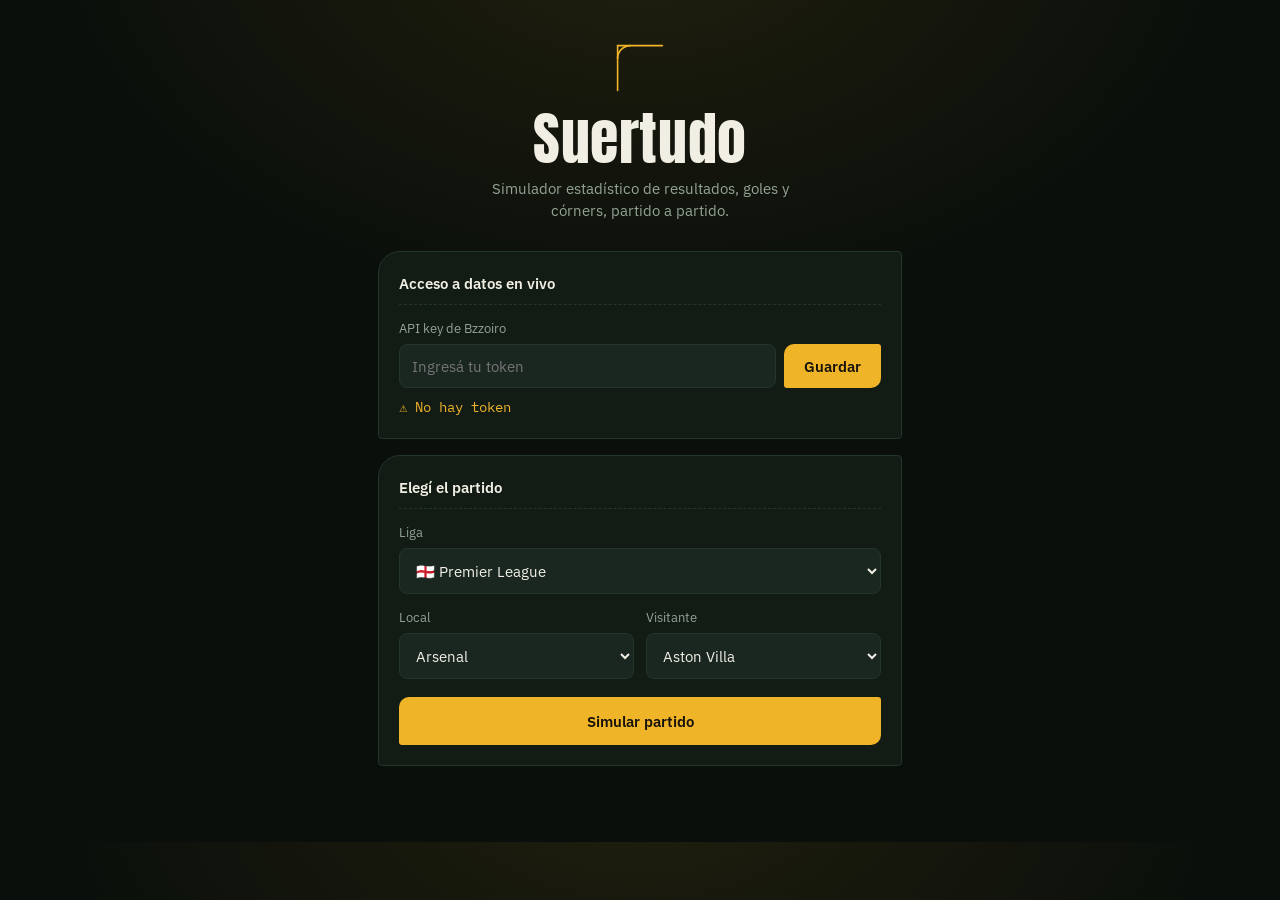
==== index.html @ 2b07a64c "Update title and restructure HTML layout" ====
<!DOCTYPE html>
<html lang="es">
<head>
  <meta charset="UTF-8">
  <meta name="viewport" content="width=device-width, initial-scale=1.0">
  <title>Suertudo — Simulador de córners y resultados</title>
  <link rel="preconnect" href="https://fonts.googleapis.com">
  <link rel="preconnect" href="https://fonts.gstatic.com" crossorigin>
  <link href="https://fonts.googleapis.com/css2?family=Anton&family=IBM+Plex+Mono:wght@400;500;600&family=IBM+Plex+Sans:wght@400;500;600;700&display=swap" rel="stylesheet">
  <link rel="stylesheet" href="styles.css">
</head>
<body>
  <div class="container">

    <header class="hero">
      <svg class="corner-graphic" viewBox="0 0 100 100" aria-hidden="true">
        <path d="M15 15 H85" />
        <path d="M15 15 V85" />
        <path d="M15 35 A20 20 0 0 1 35 15" />
      </svg>
      <h1>Suertudo</h1>
      <p class="tagline">Simulador estadístico de resultados, goles y córners, partido a partido.</p>
    </header>

    <section id="api-key-section" class="panel">
      <h2 class="panel-title">Acceso a datos en vivo</h2>
      <label for="api-key">API key de Bzzoiro</label>
      <div class="input-row">
        <input type="password" id="api-key" placeholder="Ingresá tu token" autocomplete="off">
        <button id="save-api-key">Guardar</button>
      </div>
      <span id="api-status"></span>
    </section>

    <section class="panel selector-section">
      <h2 class="panel-title">Elegí el partido</h2>
      <div class="field">
        <label for="league-select">Liga</label>
        <select id="league-select"></select>
      </div>
      <div class="field-row">
        <div class="field">
          <label for="home-team-select">Local</label>
          <select id="home-team-select"></select>
        </div>
        <div class="field">
          <label for="away-team-select">Visitante</label>
          <select id="away-team-select"></select>
        </div>
      </div>
      <button id="simulate-btn" class="btn-primary">Simular partido</button>
    </section>

    <section id="results" class="results" style="display:none;">
      <h2 class="panel-title">Predicciones</h2>
      <div id="predictions-content"></div>
    </section>

  </div>

  <script type="module" src="app.js"></script>
</body>
</html>
---- styles.css ----
:root {
  /* Paleta: cancha de noche bajo reflectores. Cada color cumple doble función
     (estética y semántica): verde=cancha/alta prob., ámbar=reflector/media,
     rojo=tarjeta roja/baja. --green/--yellow/--red los usa app.js directo. */
  --bg: #0a0f0b;
  --surface: #121b14;
  --surface-2: #1a2620;
  --line: #24352a;
  --chalk: #f1efe4;
  --chalk-dim: #93a396;

  --green: #3fa34d;
  --yellow: #f0b429;
  --red: #ef6167;
  --accent: #f0b429;
}

* { box-sizing: border-box; }

body {
  margin: 0;
  font-family: 'IBM Plex Sans', sans-serif;
  background:
    radial-gradient(ellipse 600px 400px at 50% -10%, rgba(240, 180, 41, 0.10), transparent),
    var(--bg);
  color: var(--chalk);
  display: flex;
  justify-content: center;
  line-height: 1.45;
}

.container {
  max-width: 560px;
  width: 100%;
  padding: 28px 18px 60px;
}

/* ---------- Hero ---------- */

.hero {
  text-align: center;
  padding: 8px 0 30px;
}

.corner-graphic {
  width: 64px;
  height: 64px;
  margin-bottom: 6px;
  stroke: var(--yellow);
  stroke-width: 2.5;
  fill: none;
  stroke-linecap: round;
}

h1 {
  font-family: 'Anton', sans-serif;
  font-weight: 400;
  font-size: clamp(2.6rem, 14vw, 3.6rem);
  letter-spacing: 0.01em;
  color: var(--chalk);
  margin: 0;
  line-height: 0.95;
}

.tagline {
  color: var(--chalk-dim);
  font-size: 0.95rem;
  max-width: 34ch;
  margin: 10px auto 0;
}

/* ---------- Paneles ---------- */

.panel {
  background: var(--surface);
  border: 1px solid var(--line);
  border-radius: 22px 4px 4px 4px;
  padding: 20px;
  margin-bottom: 16px;
}

.panel-title {
  font-family: 'IBM Plex Sans', sans-serif;
  font-size: 0.95rem;
  font-weight: 600;
  color: var(--chalk);
  margin: 0 0 14px;
  padding-bottom: 10px;
  border-bottom: 1px dashed var(--line);
}

label {
  display: block;
  font-size: 0.82rem;
  color: var(--chalk-dim);
  margin-bottom: 6px;
}

.field { margin-bottom: 14px; }
.field:last-child { margin-bottom: 0; }

.field-row {
  display: flex;
  gap: 12px;
}

.field-row .field {
  flex: 1;
  min-width: 0;
}

.input-row {
  display: flex;
  gap: 8px;
}

input, select {
  width: 100%;
  padding: 11px 12px;
  border: 1px solid var(--line);
  border-radius: 8px;
  background: var(--surface-2);
  color: var(--chalk);
  font-family: 'IBM Plex Sans', sans-serif;
  font-size: 0.95rem;
}

input:focus, select:focus, button:focus-visible {
  outline: 2px solid var(--yellow);
  outline-offset: 2px;
}

#api-status {
  display: inline-block;
  margin-top: 10px;
  font-size: 0.85rem;
  font-family: 'IBM Plex Mono', monospace;
}

button {
  padding: 12px 20px;
  border: none;
  border-radius: 10px 3px 10px 3px;
  background: var(--yellow);
  color: #17130a;
  font-family: 'IBM Plex Sans', sans-serif;
  font-weight: 600;
  font-size: 0.95rem;
  cursor: pointer;
  transition: filter 0.15s ease, transform 0.15s ease;
}

button:hover { filter: brightness(1.08); }
button:active { transform: translateY(1px); }

button:disabled {
  background: var(--surface-2);
  color: var(--chalk-dim);
  cursor: default;
  transform: none;
}

#save-api-key { flex-shrink: 0; }

.btn-primary {
  width: 100%;
  margin-top: 4px;
  padding: 14px 20px;
}

/* ---------- Resultados ---------- */

.results {
  margin-top: 4px;
  animation: rise 0.4s ease both;
}

@keyframes rise {
  from { opacity: 0; transform: translateY(10px); }
  to { opacity: 1; transform: translateY(0); }
}

.results > .panel-title { margin-bottom: 14px; }

.card {
  background: var(--surface);
  border: 1px solid var(--line);
  border-left: 3px solid var(--yellow);
  border-radius: 4px;
  padding: 14px 16px;
  margin-bottom: 12px;
}

.card h3 {
  font-family: 'IBM Plex Sans', sans-serif;
  font-size: 0.88rem;
  font-weight: 600;
  color: var(--chalk-dim);
  margin: 0 0 10px;
}

.card h3 small {
  color: var(--chalk-dim);
  font-weight: 400;
  font-size: 0.85em;
  opacity: 0.8;
}

.card > div {
  font-family: 'IBM Plex Mono', monospace;
  font-size: 0.92rem;
  padding: 3px 0;
  display: flex;
  justify-content: space-between;
}

.prob {
  font-family: 'IBM Plex Mono', monospace;
  font-size: 1.15em;
  font-weight: 600;
}

.compare-row {
  display: grid;
  grid-template-columns: 1.3fr 1fr 1fr 1fr;
  gap: 6px;
  padding: 7px 0;
  border-bottom: 1px dashed var(--line);
  font-family: 'IBM Plex Mono', monospace;
  font-size: 0.85rem;
}

.compare-row:last-child { border-bottom: none; }

.compare-row span:first-child {
  font-family: 'IBM Plex Sans', sans-serif;
  color: var(--chalk-dim);
}

.compare-head {
  font-family: 'IBM Plex Sans', sans-serif;
  color: var(--chalk-dim);
  font-size: 0.75rem;
}

.corner-team-title {
  margin-top: 16px;
  padding-top: 12px;
  border-top: 1px dashed var(--line);
}

@media (prefers-reduced-motion: reduce) {
  .results { animation: none; }
  button { transition: none; }
}

@media (max-width: 380px) {
  .field-row { grid-template-columns: 1fr; gap: 14px; }
  h1 { font-size: 2.4rem; }
}
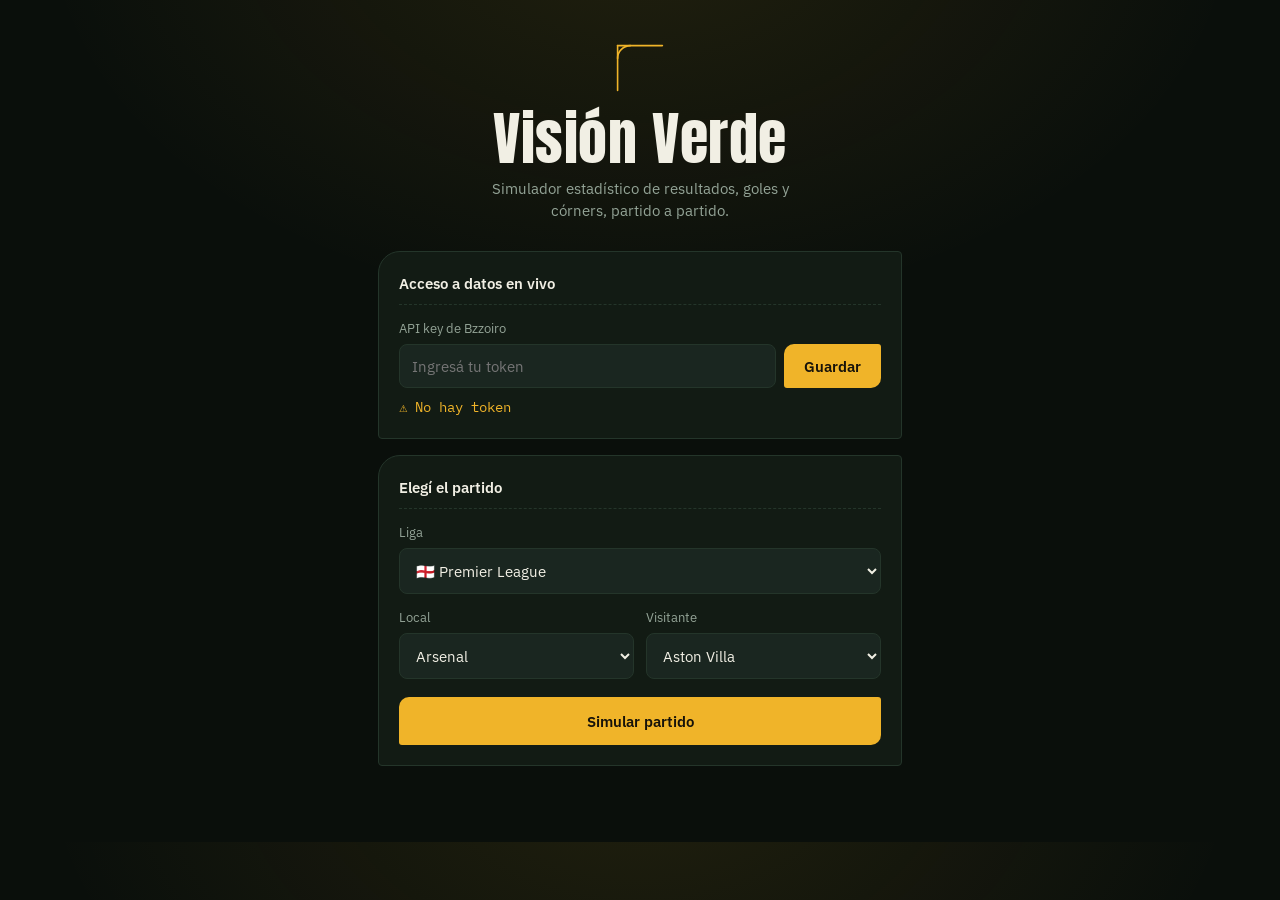
==== commit d7c2192f: "Change header title from 'Suertudo' to 'Visión Verde'" ====
--- a/index.html
+++ b/index.html
@@ -3,7 +3,7 @@
 <head>
   <meta charset="UTF-8">
   <meta name="viewport" content="width=device-width, initial-scale=1.0">
-  <title>Suertudo — Simulador de córners y resultados</title>
+  <title>predictions — Simulador de córners y resultados</title>
   <link rel="preconnect" href="https://fonts.googleapis.com">
   <link rel="preconnect" href="https://fonts.gstatic.com" crossorigin>
   <link href="https://fonts.googleapis.com/css2?family=Anton&family=IBM+Plex+Mono:wght@400;500;600&family=IBM+Plex+Sans:wght@400;500;600;700&display=swap" rel="stylesheet">
@@ -18,7 +18,7 @@
         <path d="M15 15 V85" />
         <path d="M15 35 A20 20 0 0 1 35 15" />
       </svg>
-      <h1>Suertudo</h1>
+      <h1>Visión Verde</h1>
       <p class="tagline">Simulador estadístico de resultados, goles y córners, partido a partido.</p>
     </header>
 
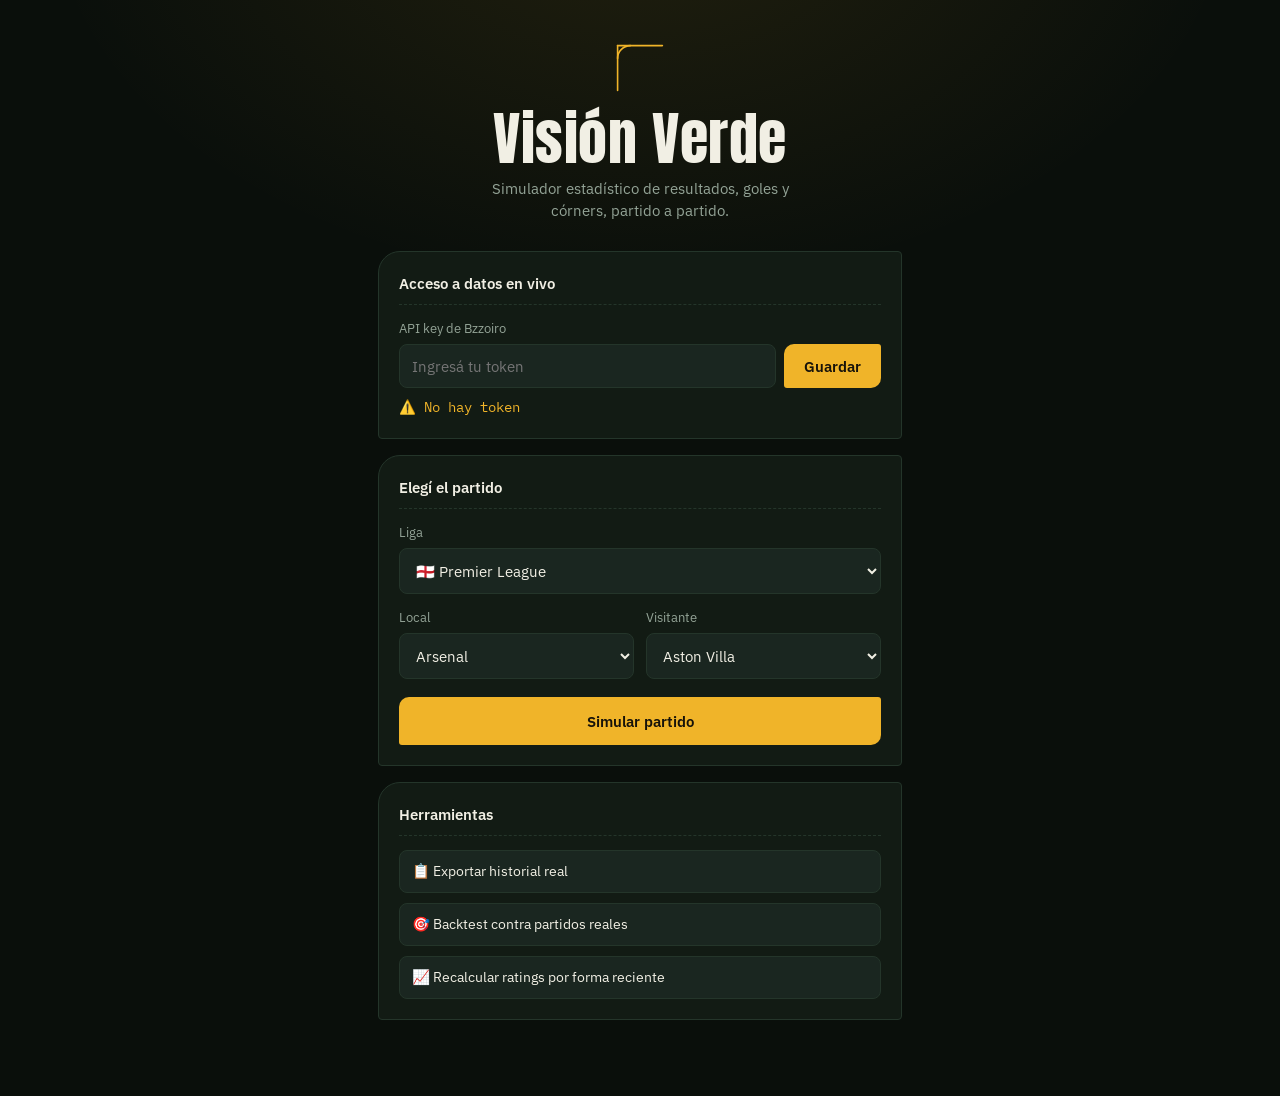
==== commit 732d507f: "Add files via upload" ====
--- a/index.html
+++ b/index.html
@@ -56,6 +56,15 @@
       <div id="predictions-content"></div>
     </section>
 
+    <section class="panel">
+      <h2 class="panel-title">Herramientas</h2>
+      <div class="tools-list">
+        <a href="export-historial.html">📋 Exportar historial real</a>
+        <a href="backtest.html">🎯 Backtest contra partidos reales</a>
+        <a href="recalcular-ratings.html">📈 Recalcular ratings por forma reciente</a>
+      </div>
+    </section>
+
   </div>
 
   <script type="module" src="app.js"></script>
--- a/styles.css
+++ b/styles.css
@@ -206,28 +206,84 @@
   opacity: 0.8;
 }
 
-.card > div {
-  font-family: 'IBM Plex Mono', monospace;
+.prob-row {
+  margin-bottom: 12px;
+}
+
+.prob-row:last-child { margin-bottom: 0; }
+
+.prob-row-top {
+  display: flex;
+  justify-content: space-between;
+  align-items: baseline;
+  font-family: 'IBM Plex Sans', sans-serif;
   font-size: 0.92rem;
-  padding: 3px 0;
-  display: flex;
-  justify-content: space-between;
+  color: var(--chalk-dim);
+}
+
+.semaforo-track {
+  height: 5px;
+  background: var(--surface-2);
+  border-radius: 3px;
+  margin-top: 6px;
+  overflow: hidden;
+}
+
+.semaforo-fill {
+  height: 100%;
+  border-radius: 3px;
 }
 
 .prob {
   font-family: 'IBM Plex Mono', monospace;
-  font-size: 1.15em;
-  font-weight: 600;
+  font-size: 1.1em;
+  font-weight: 600;
+}
+
+.grid-prob {
+  display: flex;
+  flex-direction: column;
+  gap: 4px;
+}
+
+.grid-prob-value {
+  font-family: 'IBM Plex Mono', monospace;
+  font-weight: 600;
+}
+
+.grid-prob-bar {
+  height: 3px;
+  background: var(--surface-2);
+  border-radius: 2px;
+  overflow: hidden;
+}
+
+.grid-prob-bar > span {
+  display: block;
+  height: 100%;
+}
+
+.grid-plain {
+  font-family: 'IBM Plex Mono', monospace;
+  color: var(--chalk);
 }
 
 .compare-row {
-  display: grid;
-  grid-template-columns: 1.3fr 1fr 1fr 1fr;
+  display: flex;
   gap: 6px;
   padding: 7px 0;
   border-bottom: 1px dashed var(--line);
   font-family: 'IBM Plex Mono', monospace;
   font-size: 0.85rem;
+}
+
+.compare-row > span {
+  flex: 1;
+  min-width: 0;
+}
+
+.compare-row > span:first-child {
+  flex: 1.3;
 }
 
 .compare-row:last-child { border-bottom: none; }
@@ -249,6 +305,26 @@
   border-top: 1px dashed var(--line);
 }
 
+.tools-list {
+  display: flex;
+  flex-direction: column;
+  gap: 10px;
+}
+
+.tools-list a {
+  color: var(--chalk);
+  text-decoration: none;
+  font-size: 0.9rem;
+  padding: 10px 12px;
+  background: var(--surface-2);
+  border-radius: 8px;
+  border: 1px solid var(--line);
+}
+
+.tools-list a:hover {
+  border-color: var(--yellow);
+}
+
 @media (prefers-reduced-motion: reduce) {
   .results { animation: none; }
   button { transition: none; }
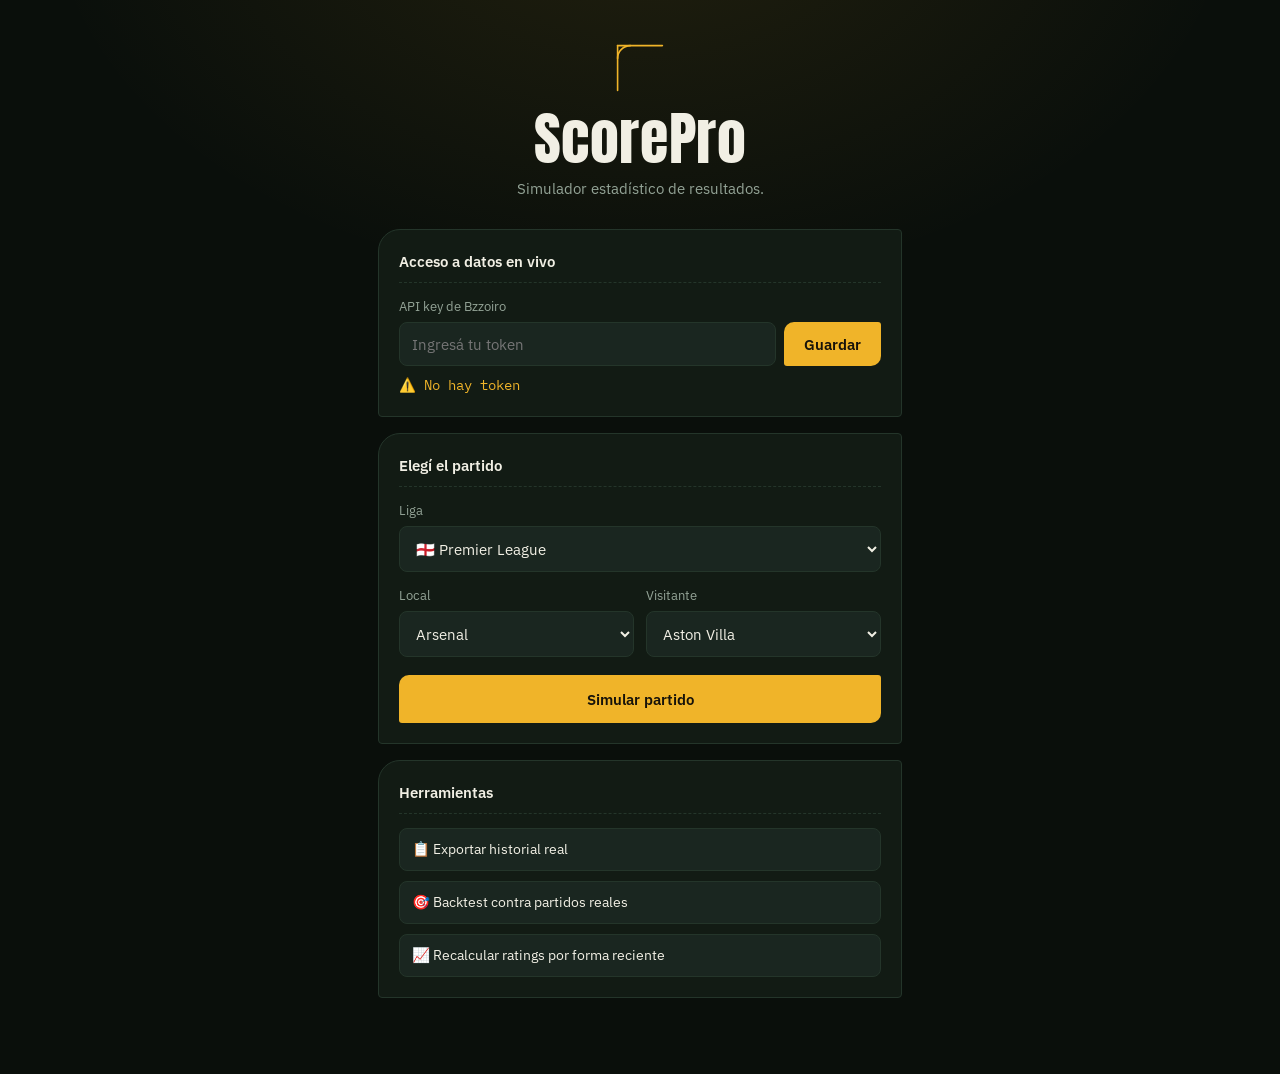
==== commit c641b333: "Rename title and tagline in index.html" ====
--- a/index.html
+++ b/index.html
@@ -18,8 +18,8 @@
         <path d="M15 15 V85" />
         <path d="M15 35 A20 20 0 0 1 35 15" />
       </svg>
-      <h1>Visión Verde</h1>
-      <p class="tagline">Simulador estadístico de resultados, goles y córners, partido a partido.</p>
+      <h1>ScorePro</h1>
+      <p class="tagline">Simulador estadístico de resultados.</p>
     </header>
 
     <section id="api-key-section" class="panel">
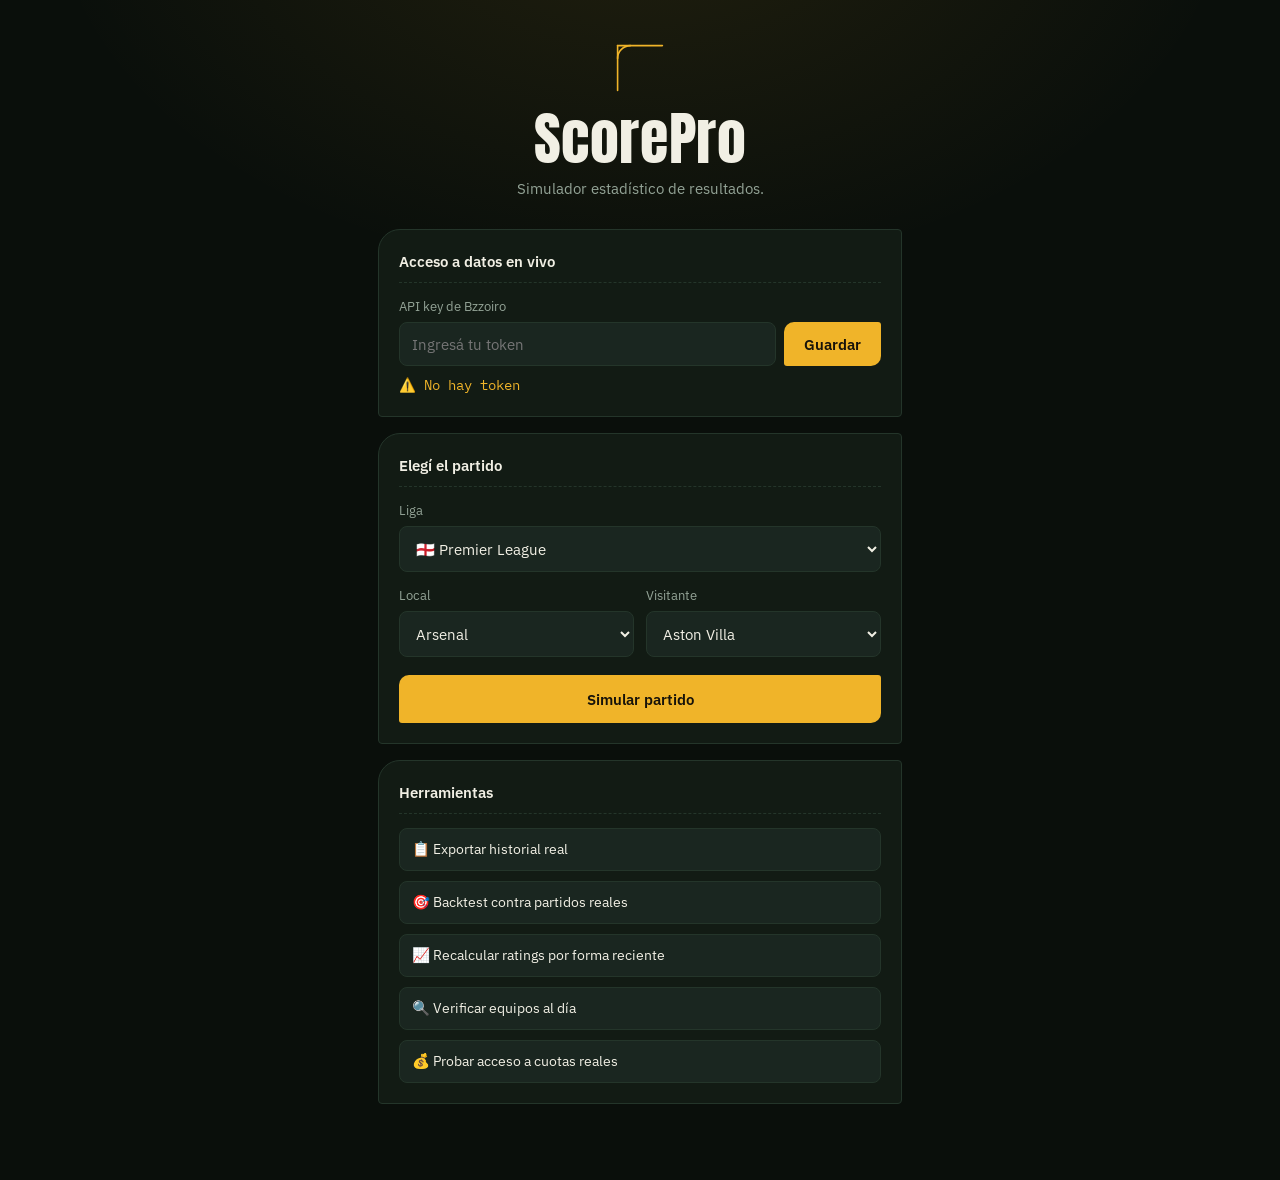
==== commit 10b32930: "Add files via upload" ====
--- a/index.html
+++ b/index.html
@@ -62,6 +62,8 @@
         <a href="export-historial.html">📋 Exportar historial real</a>
         <a href="backtest.html">🎯 Backtest contra partidos reales</a>
         <a href="recalcular-ratings.html">📈 Recalcular ratings por forma reciente</a>
+        <a href="verificar-equipos.html">🔍 Verificar equipos al día</a>
+        <a href="probar-cuotas.html">💰 Probar acceso a cuotas reales</a>
       </div>
     </section>
 
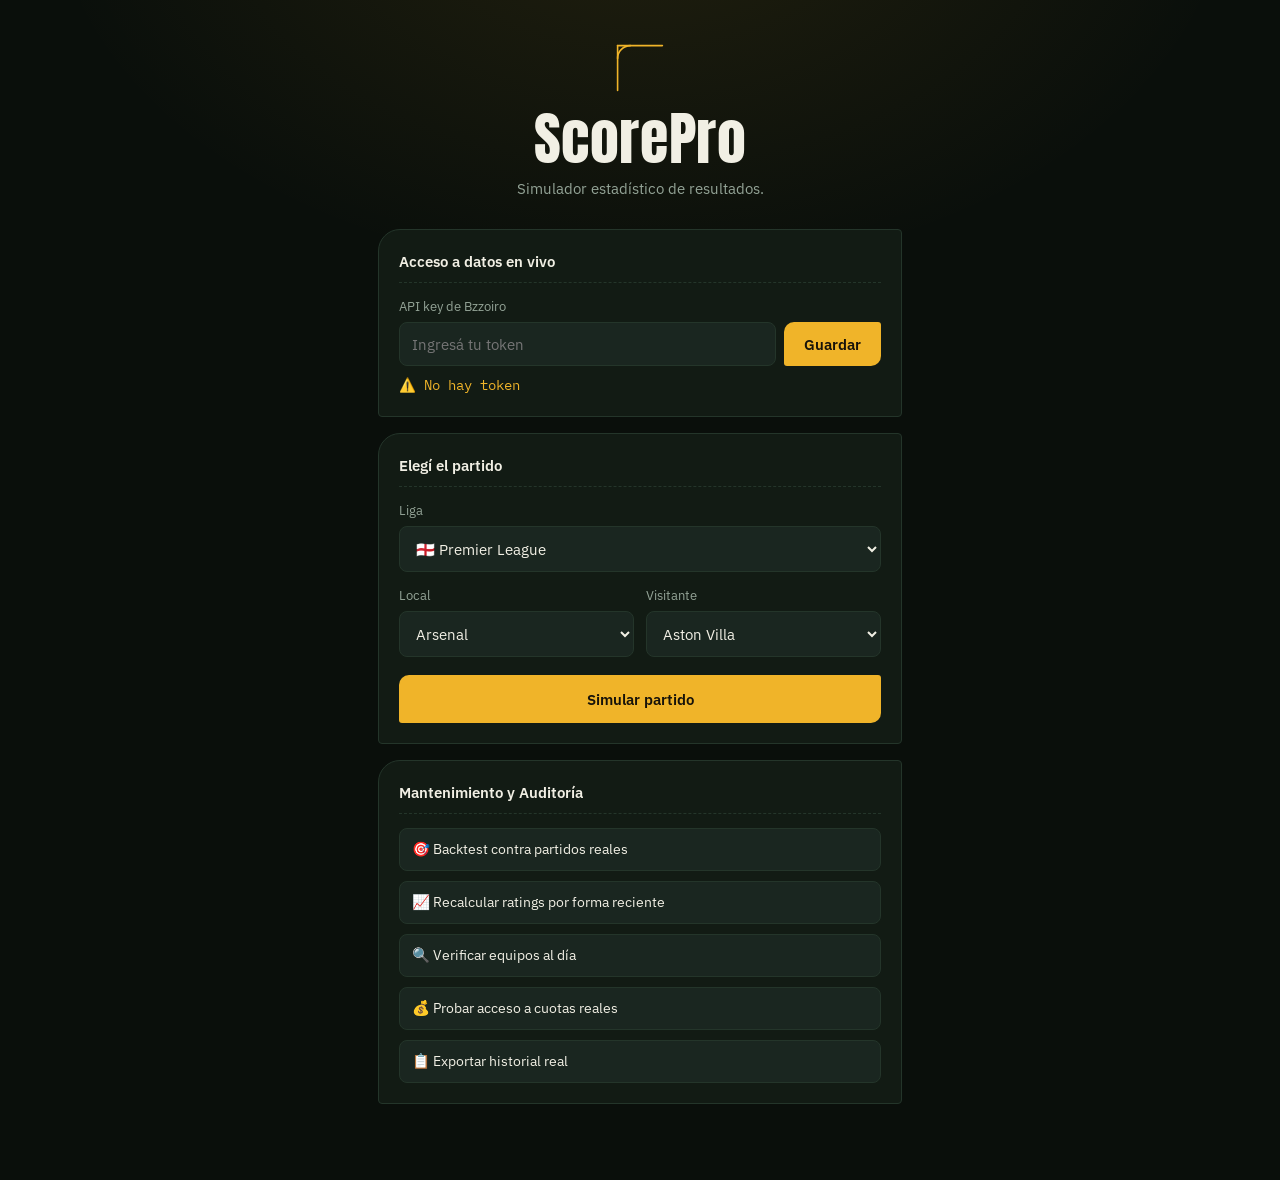
==== commit 18253922: "Update section title and add export link" ====
--- a/index.html
+++ b/index.html
@@ -56,14 +56,15 @@
       <div id="predictions-content"></div>
     </section>
 
+    <!-- Sección de mantenimiento -->
     <section class="panel">
-      <h2 class="panel-title">Herramientas</h2>
+      <h2 class="panel-title">Mantenimiento y Auditoría</h2>
       <div class="tools-list">
-        <a href="export-historial.html">📋 Exportar historial real</a>
         <a href="backtest.html">🎯 Backtest contra partidos reales</a>
         <a href="recalcular-ratings.html">📈 Recalcular ratings por forma reciente</a>
         <a href="verificar-equipos.html">🔍 Verificar equipos al día</a>
         <a href="probar-cuotas.html">💰 Probar acceso a cuotas reales</a>
+        <a href="export-historial.html">📋 Exportar historial real</a>
       </div>
     </section>
 
